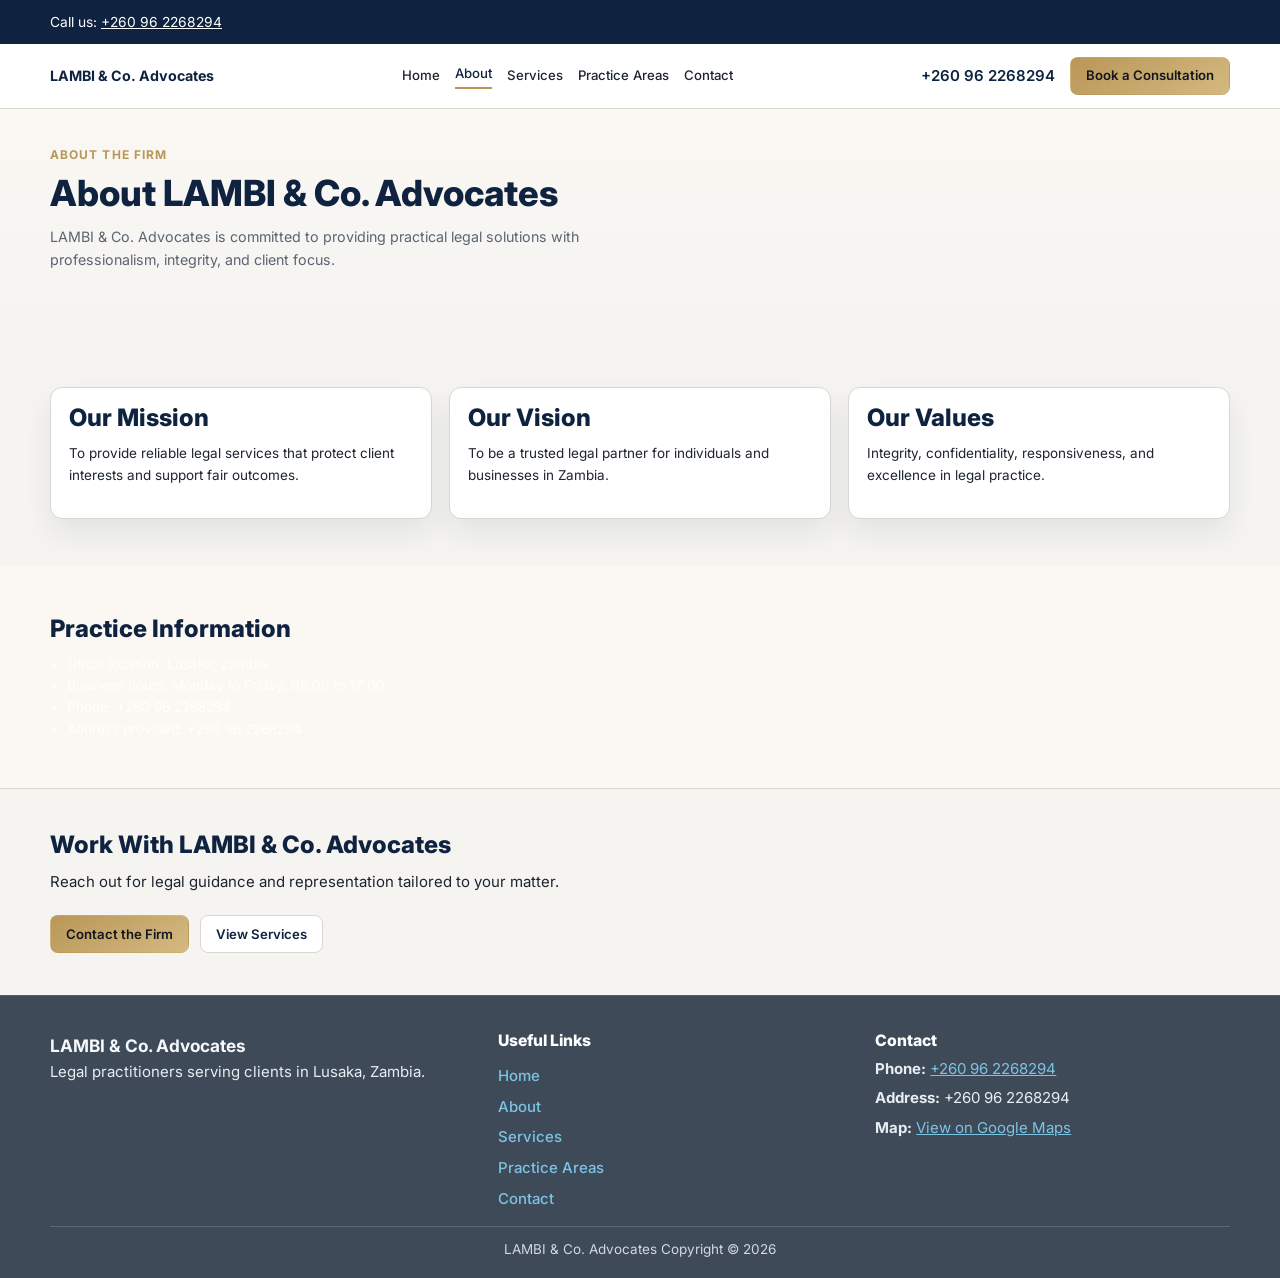
==== about.html @ d6904146 "Create initial website for LAMBI & Co. Advocates. Made-with: Cursor" ====
<!doctype html>
<html lang="en">
<head>
  <meta charset="UTF-8">
  <meta name="viewport" content="width=device-width, initial-scale=1.0">
  <title>About | LAMBI &amp; Co. Advocates</title>
  <meta name="description" content="Learn about LAMBI & Co. Advocates and our legal practice in Lusaka, Zambia.">
  <link rel="stylesheet" href="./styles.css">
</head>
<body>
  <a class="skip-link" href="#main-content">Skip to main content</a>

  <div class="top-contact-bar">
    <div class="container top-contact-inner">
      <p>Call us: <a href="tel:+260962268294">+260 96 2268294</a></p>
    </div>
  </div>

  <header class="site-header">
    <div class="container header-inner">
      <a href="./index.html" class="logo" aria-label="LAMBI and Co Advocates home">LAMBI &amp; Co. Advocates</a>
      <button class="menu-toggle" aria-expanded="false" aria-controls="primary-nav">Menu</button>
      <nav class="primary-nav" id="primary-nav" aria-label="Primary">
        <a href="./index.html">Home</a>
        <a class="active" href="./about.html">About</a>
        <a href="./services.html">Services</a>
        <a href="./practice-areas.html">Practice Areas</a>
        <a href="./contact.html">Contact</a>
      </nav>
      <div class="header-actions">
        <a class="phone-link" href="tel:+260962268294">+260 96 2268294</a>
        <a class="btn btn-primary" href="./contact.html#contact-form-panel">Book a Consultation</a>
      </div>
    </div>
  </header>

  <main id="main-content">
    <section class="section page-hero">
      <div class="container">
        <p class="eyebrow">About The Firm</p>
        <h1>About LAMBI &amp; Co. Advocates</h1>
        <p class="hero-support">LAMBI &amp; Co. Advocates is committed to providing practical legal solutions with professionalism, integrity, and client focus.</p>
      </div>
    </section>

    <section class="section">
      <div class="container card-grid">
        <article class="info-card">
          <h2>Our Mission</h2>
          <p>To provide reliable legal services that protect client interests and support fair outcomes.</p>
        </article>
        <article class="info-card">
          <h2>Our Vision</h2>
          <p>To be a trusted legal partner for individuals and businesses in Zambia.</p>
        </article>
        <article class="info-card">
          <h2>Our Values</h2>
          <p>Integrity, confidentiality, responsiveness, and excellence in legal practice.</p>
        </article>
      </div>
    </section>

    <section class="section section-muted">
      <div class="container">
        <h2>Practice Information</h2>
        <ul class="feature-list">
          <li>Office location: Lusaka, Zambia</li>
          <li>Business hours: Monday to Friday, 08:00 to 17:00</li>
          <li>Phone: +260 96 2268294</li>
          <li>Address provided: +260 96 2268294</li>
        </ul>
      </div>
    </section>

    <section class="section final-cta">
      <div class="container final-cta-inner">
        <h2>Work With LAMBI &amp; Co. Advocates</h2>
        <p>Reach out for legal guidance and representation tailored to your matter.</p>
        <div class="hero-cta-group">
          <a class="btn btn-primary" href="./contact.html#contact-form-panel">Contact the Firm</a>
          <a class="btn btn-secondary" href="./services.html">View Services</a>
        </div>
      </div>
    </section>
  </main>

  <footer class="site-footer">
    <div class="container footer-grid">
      <div class="footer-brand">
        <a href="./index.html" class="logo">LAMBI &amp; Co. Advocates</a>
        <p>Legal practitioners serving clients in Lusaka, Zambia.</p>
      </div>
      <nav class="footer-links" aria-label="Useful links">
        <h3 class="footer-title">Useful Links</h3>
        <a href="./index.html">Home</a>
        <a href="./about.html">About</a>
        <a href="./services.html">Services</a>
        <a href="./practice-areas.html">Practice Areas</a>
        <a href="./contact.html">Contact</a>
      </nav>
      <div>
        <h3 class="footer-title">Contact</h3>
        <p class="footer-contact-item"><strong>Phone:</strong> <a href="tel:+260962268294">+260 96 2268294</a></p>
        <p class="footer-contact-item"><strong>Address:</strong> +260 96 2268294</p>
        <p class="footer-contact-item"><strong>Map:</strong> <a href="https://www.google.com/maps/place/LAMBI+%26+Co.+Advocates/@-15.4180684,28.3033376,17z/data=!3m1!4b1!4m6!3m5!1s0x19408dc8426f4c6d:0x7b65775eb49b976f!8m2!3d-15.4180684!4d28.3033376!16s%2Fg%2F11yhk8x7yf" target="_blank" rel="noopener noreferrer">View on Google Maps</a></p>
      </div>
    </div>
    <div class="container footer-bottom">
      <p class="disclaimer">LAMBI &amp; Co. Advocates Copyright &copy; 2026</p>
    </div>
  </footer>

  <script src="./site.js"></script>
</body>
</html>
---- styles.css ----
@import url("https://fonts.googleapis.com/css2?family=Inter:wght@400;500;600;700;800&display=swap");

:root {
  --bg: #f5f4f1;
  --surface: #ffffff;
  --surface-muted: #fbf8f3;
  --text: #1d2430;
  --text-muted: #5a6475;
  --border: #d9d6cf;
  --brand: #0f2341;
  --brand-soft: #1d3459;
  --gold: #b99758;
  --gold-soft: #d4b980;
  --radius: 12px;
  --shadow: 0 14px 30px rgba(15, 35, 65, 0.08);
}

*,
*::before,
*::after {
  box-sizing: border-box;
}

html {
  scroll-behavior: smooth;
  font-size: 15px;
}

body {
  margin: 0;
  font-family: "Inter", "Segoe UI", Tahoma, Geneva, Verdana, sans-serif;
  color: var(--text);
  background: linear-gradient(180deg, #f8f6f2 0%, var(--bg) 28%);
  line-height: 1.6;
}

.container {
  width: min(1180px, 94%);
  margin-inline: auto;
}

.skip-link {
  position: absolute;
  left: -9999px;
  top: 0;
}

.skip-link:focus {
  left: 1rem;
  top: 1rem;
  background: #fff;
  color: var(--brand);
  border: 1px solid var(--brand);
  border-radius: 8px;
  padding: 0.55rem 0.8rem;
}

a {
  color: var(--brand-soft);
}

a:focus-visible,
button:focus-visible,
input:focus-visible,
textarea:focus-visible {
  outline: 2px solid var(--gold);
  outline-offset: 2px;
}

.top-contact-bar {
  background: var(--brand);
  color: #fff;
  font-size: 0.92rem;
}

.top-contact-inner {
  min-height: 44px;
  display: flex;
  align-items: center;
}

.top-contact-inner p {
  margin: 0;
}

.top-contact-inner a {
  color: #fff;
}

.site-header {
  position: sticky;
  top: 0;
  z-index: 10;
  background: rgba(255, 255, 255, 0.96);
  backdrop-filter: blur(8px);
  border-bottom: 1px solid var(--border);
}

.header-inner {
  display: flex;
  align-items: center;
  justify-content: space-between;
  gap: 1rem;
  min-height: 64px;
}

.logo {
  text-decoration: none;
  color: var(--brand);
  font-weight: 700;
  font-size: 0.95rem;
}

.primary-nav {
  display: none;
  gap: 1rem;
  font-size: 0.88rem;
}

.primary-nav a,
.footer-links a {
  text-decoration: none;
  color: var(--text);
  font-weight: 500;
}

.primary-nav a.active {
  color: var(--brand);
  border-bottom: 2px solid var(--gold);
  padding-bottom: 0.2rem;
}

.menu-toggle {
  border: 1px solid var(--border);
  background: #fff;
  color: var(--text);
  padding: 0.55rem 0.82rem;
  border-radius: 8px;
}

.header-actions {
  display: none;
  align-items: center;
  gap: 1rem;
}

.phone-link {
  color: var(--brand);
  text-decoration: none;
  font-weight: 600;
  white-space: nowrap;
}

.btn {
  display: inline-flex;
  justify-content: center;
  align-items: center;
  min-height: 38px;
  padding: 0.5rem 1rem;
  border-radius: 8px;
  text-decoration: none;
  font-weight: 600;
  font-size: 0.88rem;
  border: 1px solid transparent;
  cursor: pointer;
  transition: 180ms ease;
}

.btn-primary {
  background: linear-gradient(145deg, var(--gold), var(--gold-soft));
  color: #13161c;
}

.btn-secondary {
  background: #fff;
  color: var(--brand);
  border-color: var(--border);
}

.btn-primary:hover,
.btn-secondary:hover {
  transform: translateY(-1px);
}

.section {
  padding: 3.2rem 0;
}

.section-muted {
  background: var(--surface-muted);
}

h1,
h2,
h3 {
  margin: 0 0 0.75rem;
  line-height: 1.15;
  font-weight: 800;
  color: var(--brand);
}

h1 {
  font-size: clamp(1.7rem, 3.5vw, 2.4rem);
}

h2 {
  font-size: clamp(1.15rem, 2.2vw, 1.6rem);
}

h3 {
  font-size: 0.95rem;
}

p {
  margin: 0 0 1rem;
}

.eyebrow {
  color: var(--gold);
  text-transform: uppercase;
  letter-spacing: 0.09em;
  font-size: 0.8rem;
  font-weight: 700;
  margin-bottom: 0.6rem;
}

.hero {
  background: linear-gradient(112deg, rgba(10, 23, 43, 0.92), rgba(10, 23, 43, 0.66));
  color: #f8f6f2;
}

.hero h1,
.hero h2,
.hero h3 {
  color: #fff;
}

.hero-support {
  color: var(--text-muted);
  max-width: 60ch;
  font-size: 0.95rem;
}

.hero .hero-support {
  color: rgba(255, 255, 255, 0.9);
}

.hero-grid {
  display: grid;
  grid-template-columns: 1fr;
  gap: 1.4rem;
  align-items: center;
}

.hero-card,
.info-card,
.contact-panel {
  background: var(--surface);
  border: 1px solid var(--border);
  border-radius: var(--radius);
  box-shadow: var(--shadow);
}

.hero-card {
  padding: 1.5rem;
  background: rgba(255, 255, 255, 0.08);
  border-color: rgba(255, 255, 255, 0.18);
  box-shadow: none;
}

.hero-card h2 {
  color: #fff;
}

.feature-list {
  margin: 0.5rem 0 0;
  padding-left: 1.1rem;
  color: rgba(255, 255, 255, 0.88);
  font-size: 0.9rem;
}

.hero-cta-group {
  display: flex;
  flex-wrap: wrap;
  gap: 0.75rem;
  margin-top: 1.4rem;
}

.card-grid {
  margin-top: 1.5rem;
  display: grid;
  grid-template-columns: 1fr;
  gap: 1.15rem;
}

.info-card {
  padding: 1.1rem 1.2rem;
  font-size: 0.9rem;
}

.page-hero {
  padding-top: 2.4rem;
  padding-bottom: 2rem;
  background: linear-gradient(180deg, #fbf8f3 0%, #f5f4f1 100%);
}

.steps-list {
  margin: 1rem 0 0;
  padding-left: 1.2rem;
  max-width: 70ch;
}

.steps-list li {
  margin-bottom: 0.7rem;
}

.contact-grid {
  display: grid;
  grid-template-columns: 1fr;
  gap: 1.4rem;
}

.contact-panel {
  padding: 1.45rem;
}

.contact-form {
  display: grid;
  gap: 0.62rem;
}

.contact-form label {
  font-weight: 600;
}

.contact-form input,
.contact-form textarea {
  width: 100%;
  border: 1px solid var(--border);
  border-radius: 10px;
  padding: 0.7rem 0.75rem;
  font: inherit;
}

.map-frame {
  margin-top: 1rem;
  border: 1px solid var(--border);
  border-radius: 10px;
  overflow: hidden;
  box-shadow: var(--shadow);
  background: #fff;
}

.map-frame iframe {
  width: 100%;
  min-height: 320px;
  border: 0;
}

.section-cta-inline {
  margin-top: 1.1rem;
}

.final-cta {
  border-top: 1px solid var(--border);
  padding-top: 2.8rem;
  padding-bottom: 2.8rem;
}

.site-footer {
  border-top: 1px solid #4e5b6b;
  background: #3f4a58;
  color: #e8edf3;
  padding: 2.4rem 0 1.2rem;
}

.footer-grid {
  display: grid;
  gap: 1.5rem;
  grid-template-columns: 1fr;
}

.footer-links {
  display: flex;
  flex-direction: column;
  gap: 0.45rem;
}

.site-footer .logo {
  color: #f5f8fc;
  font-size: 1.15rem;
}

.footer-title {
  color: #fff;
  margin-bottom: 0.45rem;
  font-size: 1.05rem;
}

.footer-contact-item {
  margin-bottom: 0.35rem;
}

.site-footer a {
  color: #7bc4e4;
}

.footer-bottom {
  border-top: 1px solid #5b6979;
  margin-top: 1rem;
  padding-top: 0.8rem;
  text-align: center;
}

.disclaimer {
  margin: 0;
  color: #d0d8e2;
  font-size: 0.9rem;
}

.primary-nav.nav-open {
  display: flex;
  flex-direction: column;
  position: absolute;
  left: 3%;
  right: 3%;
  top: 84px;
  background: #fff;
  border: 1px solid var(--border);
  border-radius: var(--radius);
  padding: 0.85rem;
  box-shadow: var(--shadow);
}

@media (min-width: 760px) {
  .menu-toggle {
    display: none;
  }

  .primary-nav {
    display: flex;
    align-items: center;
  }

  .header-actions {
    display: flex;
  }

  .hero-grid {
    grid-template-columns: 1fr 360px;
    gap: 2.4rem;
  }

  .card-grid {
    grid-template-columns: repeat(2, minmax(0, 1fr));
  }

  .contact-grid {
    grid-template-columns: 1fr 1.05fr;
  }

  .footer-grid {
    grid-template-columns: 1.2fr 1fr 1fr;
  }
}

@media (min-width: 1024px) {
  .card-grid {
    grid-template-columns: repeat(3, minmax(0, 1fr));
  }
}
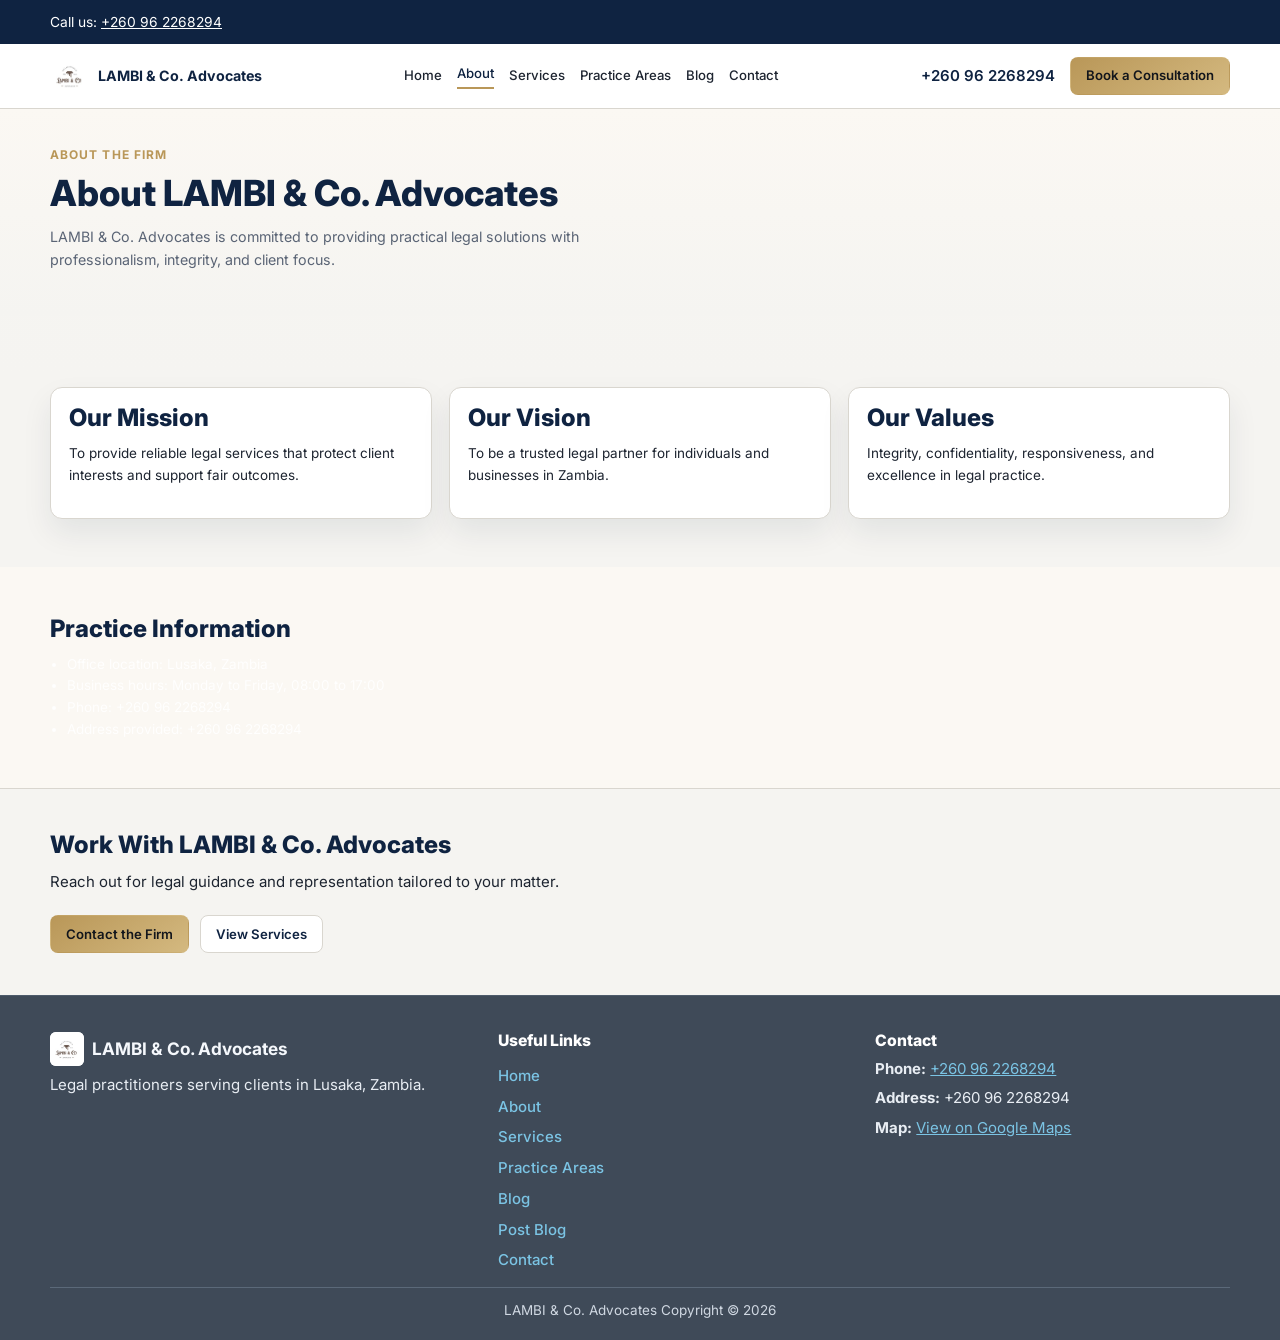
==== commit b8048674: "Add blog publishing workflow and integrate firm logo. Made-with: Cursor" ====
--- a/about.html
+++ b/about.html
@@ -18,13 +18,17 @@
 
   <header class="site-header">
     <div class="container header-inner">
-      <a href="./index.html" class="logo" aria-label="LAMBI and Co Advocates home">LAMBI &amp; Co. Advocates</a>
+      <a href="./index.html" class="logo" aria-label="LAMBI and Co Advocates home">
+        <img class="logo-mark" src="./assets/logo.png" alt="LAMBI and Co Advocates logo">
+        <span>LAMBI &amp; Co. Advocates</span>
+      </a>
       <button class="menu-toggle" aria-expanded="false" aria-controls="primary-nav">Menu</button>
       <nav class="primary-nav" id="primary-nav" aria-label="Primary">
         <a href="./index.html">Home</a>
         <a class="active" href="./about.html">About</a>
         <a href="./services.html">Services</a>
         <a href="./practice-areas.html">Practice Areas</a>
+        <a href="./blog.html">Blog</a>
         <a href="./contact.html">Contact</a>
       </nav>
       <div class="header-actions">
@@ -87,7 +91,10 @@
   <footer class="site-footer">
     <div class="container footer-grid">
       <div class="footer-brand">
-        <a href="./index.html" class="logo">LAMBI &amp; Co. Advocates</a>
+        <a href="./index.html" class="logo">
+          <img class="logo-mark" src="./assets/logo.png" alt="LAMBI and Co Advocates logo">
+          <span>LAMBI &amp; Co. Advocates</span>
+        </a>
         <p>Legal practitioners serving clients in Lusaka, Zambia.</p>
       </div>
       <nav class="footer-links" aria-label="Useful links">
@@ -96,6 +103,8 @@
         <a href="./about.html">About</a>
         <a href="./services.html">Services</a>
         <a href="./practice-areas.html">Practice Areas</a>
+        <a href="./blog.html">Blog</a>
+        <a href="./post-blog.html">Post Blog</a>
         <a href="./contact.html">Contact</a>
       </nav>
       <div>
--- a/styles.css
+++ b/styles.css
@@ -105,10 +105,22 @@
 }
 
 .logo {
+  display: inline-flex;
+  align-items: center;
+  gap: 0.5rem;
   text-decoration: none;
   color: var(--brand);
   font-weight: 700;
   font-size: 0.95rem;
+}
+
+.logo-mark {
+  width: 40px;
+  height: 40px;
+  object-fit: contain;
+  border-radius: 6px;
+  background: #fff;
+  flex: 0 0 auto;
 }
 
 .primary-nav {
@@ -298,6 +310,58 @@
   font-size: 0.9rem;
 }
 
+.blog-toolbar {
+  display: flex;
+  flex-wrap: wrap;
+  gap: 0.75rem;
+  margin-bottom: 1rem;
+}
+
+.blog-grid {
+  display: grid;
+  grid-template-columns: 1fr;
+  gap: 1rem;
+}
+
+.blog-card {
+  background: #fff;
+  border: 1px solid var(--border);
+  border-radius: var(--radius);
+  box-shadow: var(--shadow);
+  overflow: hidden;
+}
+
+.blog-card-content {
+  padding: 1rem 1.1rem;
+}
+
+.blog-meta {
+  font-size: 0.82rem;
+  color: var(--text-muted);
+  font-weight: 600;
+  margin-bottom: 0.45rem;
+}
+
+.blog-card-image {
+  width: 100%;
+  max-height: 320px;
+  object-fit: cover;
+}
+
+.blog-details summary {
+  cursor: pointer;
+  color: var(--brand-soft);
+  font-weight: 600;
+  margin-bottom: 0.6rem;
+}
+
+.form-status {
+  margin-top: 0.6rem;
+  font-size: 0.9rem;
+  color: var(--brand-soft);
+  font-weight: 600;
+}
+
 .page-hero {
   padding-top: 2.4rem;
   padding-bottom: 2rem;
@@ -391,6 +455,11 @@
   font-size: 1.15rem;
 }
 
+.site-footer .logo-mark {
+  width: 34px;
+  height: 34px;
+}
+
 .footer-title {
   color: #fff;
   margin-bottom: 0.45rem;
@@ -459,6 +528,10 @@
     grid-template-columns: 1fr 1.05fr;
   }
 
+  .blog-grid {
+    grid-template-columns: repeat(2, minmax(0, 1fr));
+  }
+
   .footer-grid {
     grid-template-columns: 1.2fr 1fr 1fr;
   }
@@ -468,4 +541,8 @@
   .card-grid {
     grid-template-columns: repeat(3, minmax(0, 1fr));
   }
-}
+
+  .blog-grid {
+    grid-template-columns: repeat(3, minmax(0, 1fr));
+  }
+}
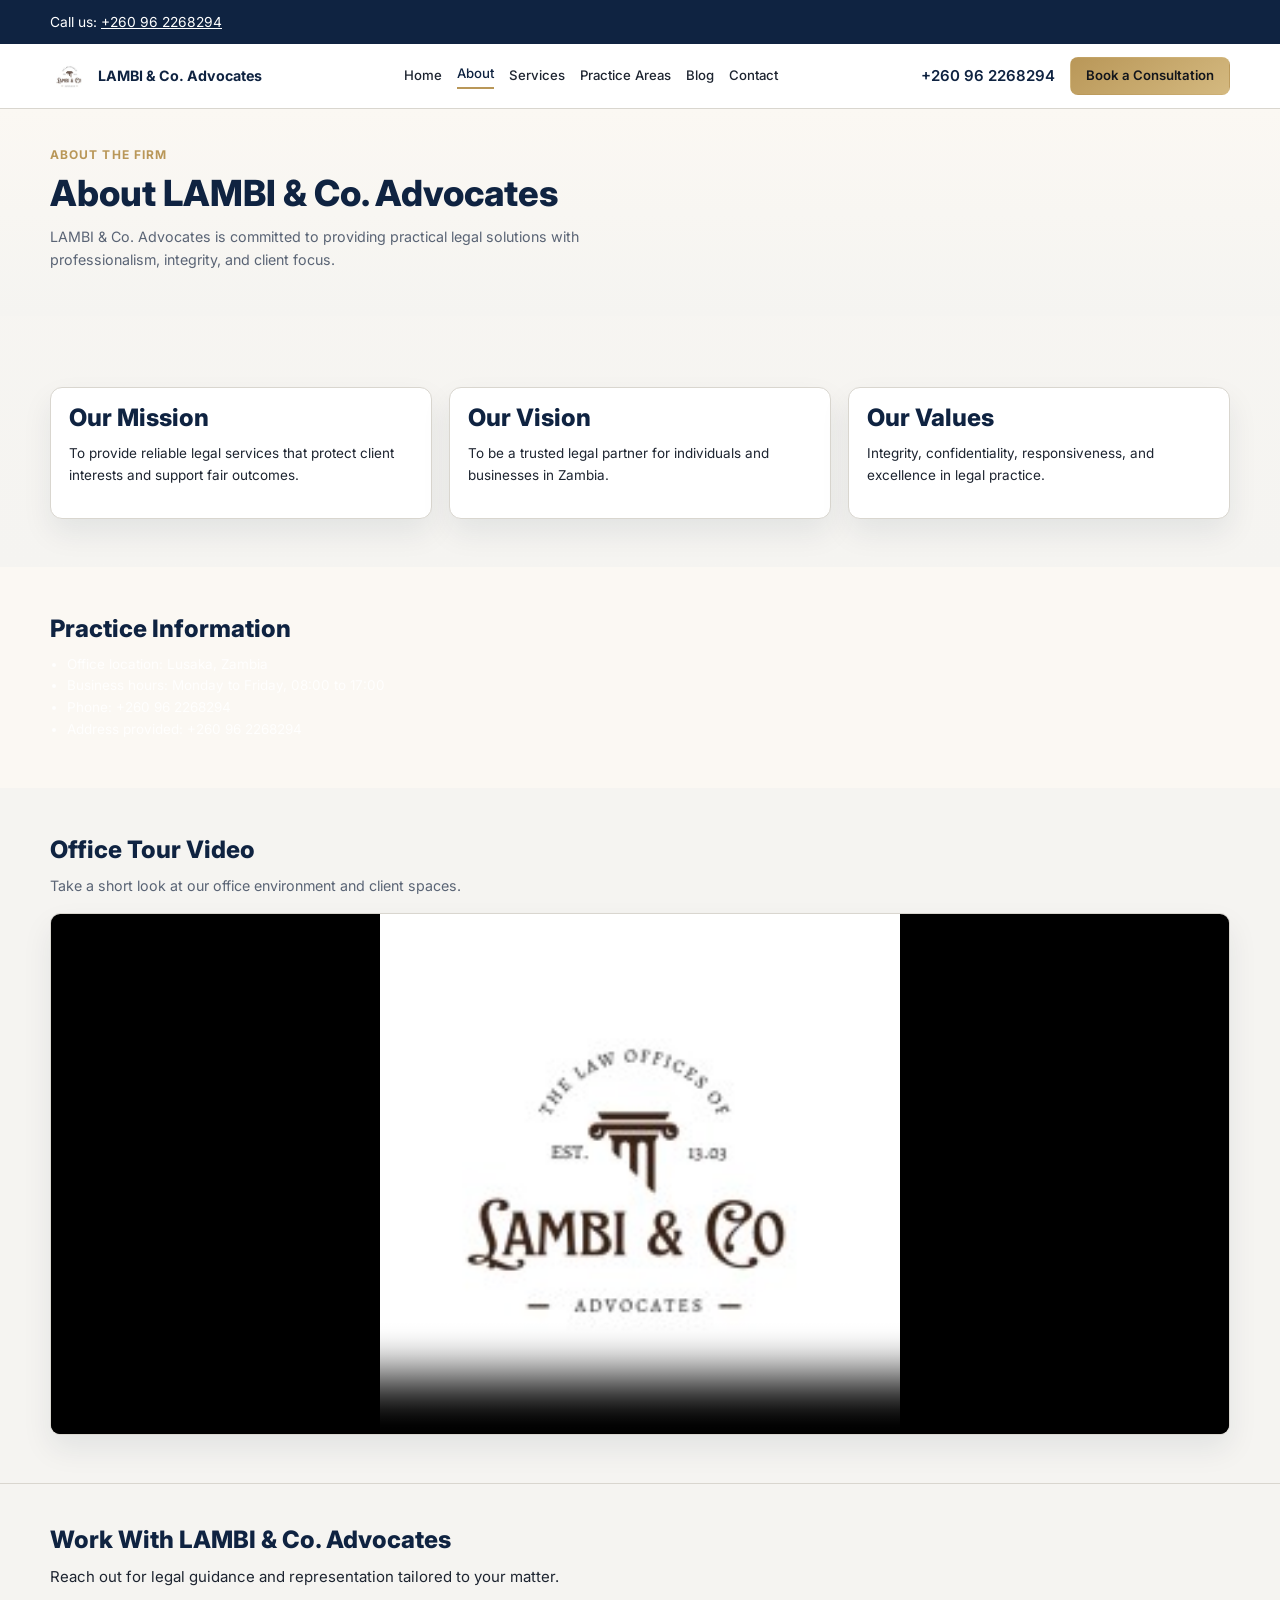
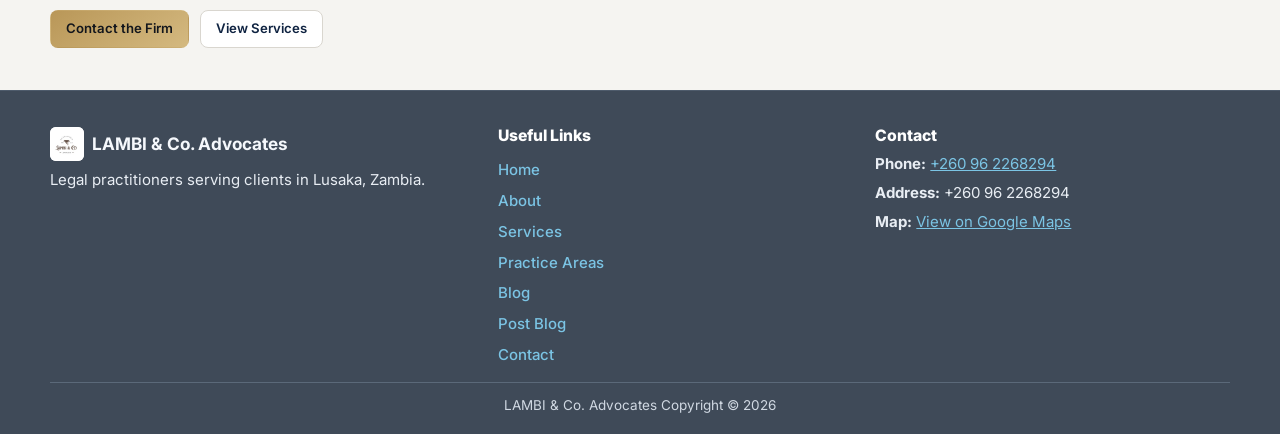
==== commit 180d2a8e: "Add office tour video and hero background media. Made-with: Cursor" ====
--- a/about.html
+++ b/about.html
@@ -76,6 +76,19 @@
       </div>
     </section>
 
+    <section class="section" id="about-office-tour">
+      <div class="container">
+        <h2>Office Tour Video</h2>
+        <p class="hero-support">Take a short look at our office environment and client spaces.</p>
+        <div class="video-panel">
+          <video class="office-tour-video" controls preload="metadata" poster="./assets/logo.png">
+            <source src="./assets/linkedin-video.mp4" type="video/mp4">
+            Your browser does not support HTML5 video playback.
+          </video>
+        </div>
+      </div>
+    </section>
+
     <section class="section final-cta">
       <div class="container final-cta-inner">
         <h2>Work With LAMBI &amp; Co. Advocates</h2>
--- a/styles.css
+++ b/styles.css
@@ -237,7 +237,12 @@
 }
 
 .hero {
-  background: linear-gradient(112deg, rgba(10, 23, 43, 0.92), rgba(10, 23, 43, 0.66));
+  background-image:
+    linear-gradient(112deg, rgba(10, 23, 43, 0.88), rgba(10, 23, 43, 0.62)),
+    url("./assets/Background.jpg");
+  background-size: cover;
+  background-position: center;
+  background-repeat: no-repeat;
   color: #f8f6f2;
 }
 
@@ -419,6 +424,28 @@
   width: 100%;
   min-height: 320px;
   border: 0;
+}
+
+.video-panel {
+  margin-top: 1rem;
+  background: #fff;
+  border: 1px solid var(--border);
+  border-radius: 10px;
+  box-shadow: var(--shadow);
+  overflow: hidden;
+}
+
+.office-tour-video {
+  width: 100%;
+  max-height: 520px;
+  display: block;
+  background: #000;
+}
+
+.video-note {
+  margin-top: 0.75rem;
+  font-size: 0.9rem;
+  color: var(--text-muted);
 }
 
 .section-cta-inline {
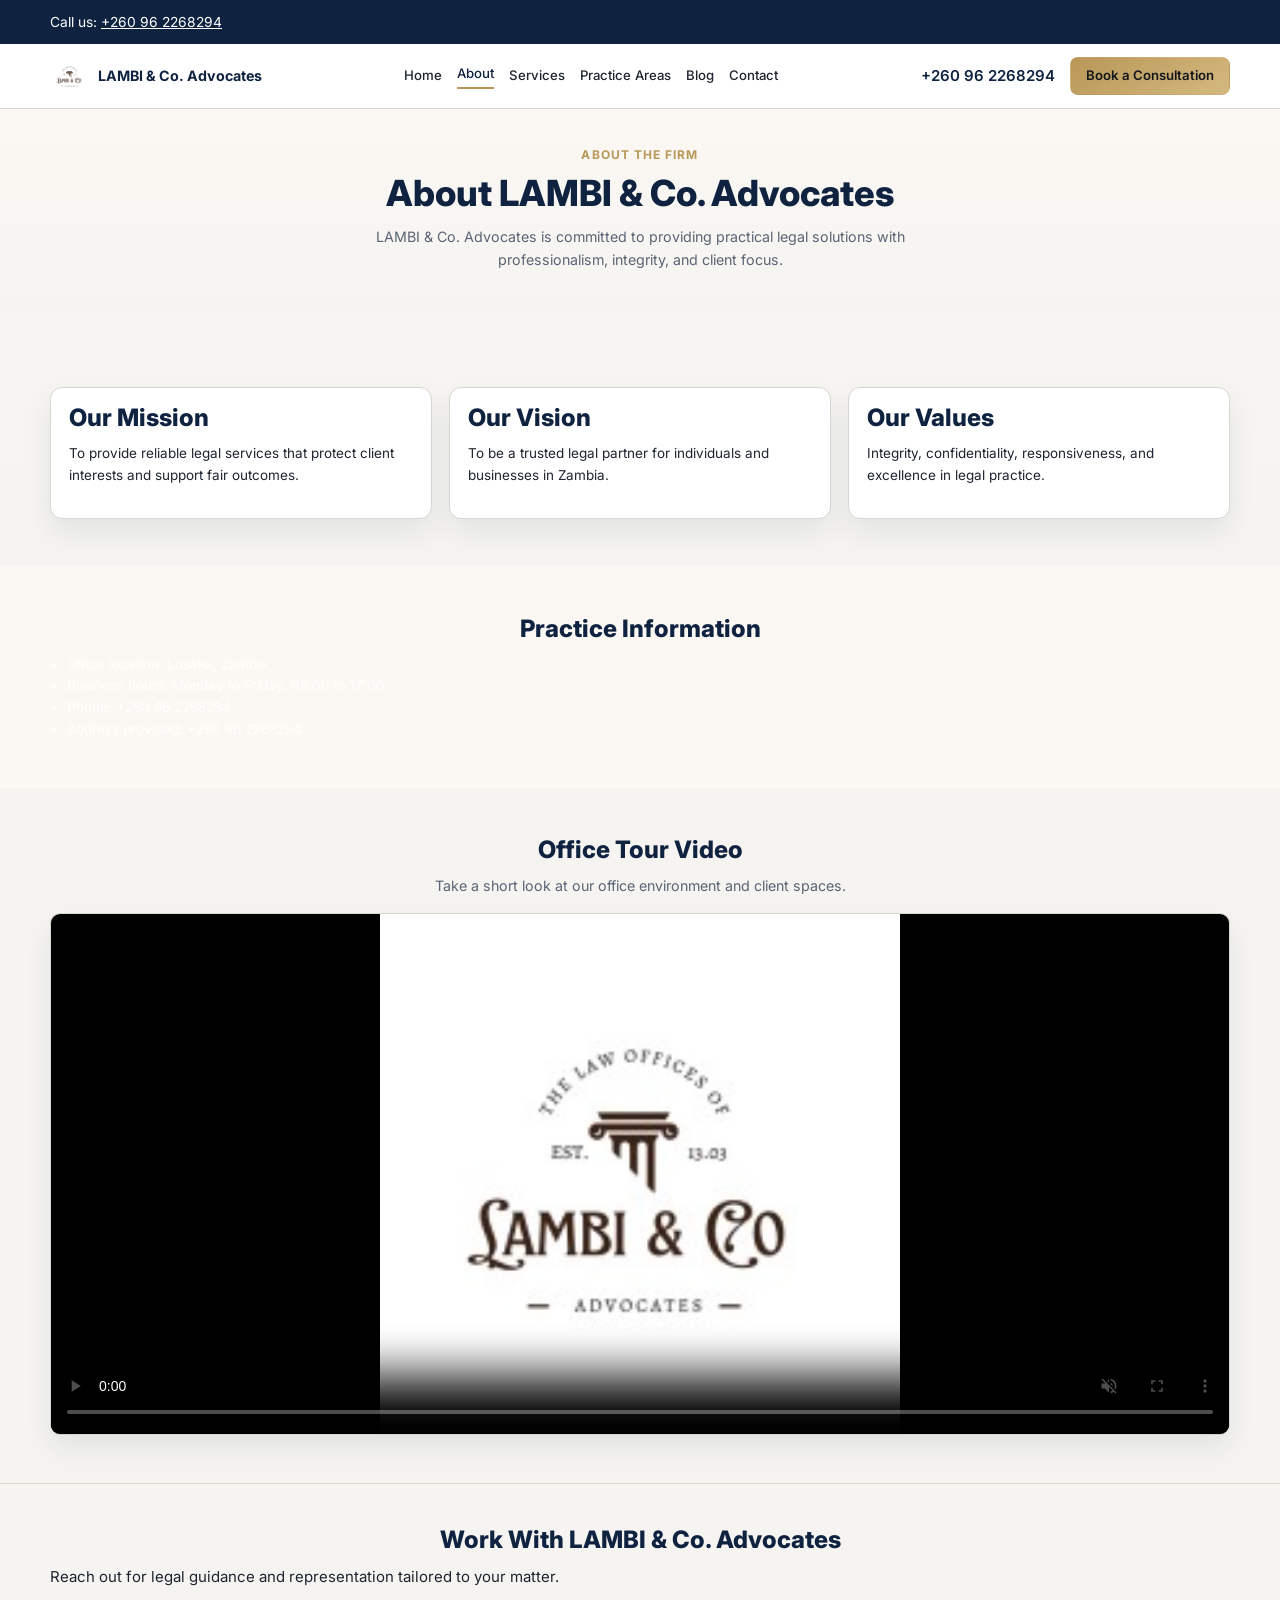
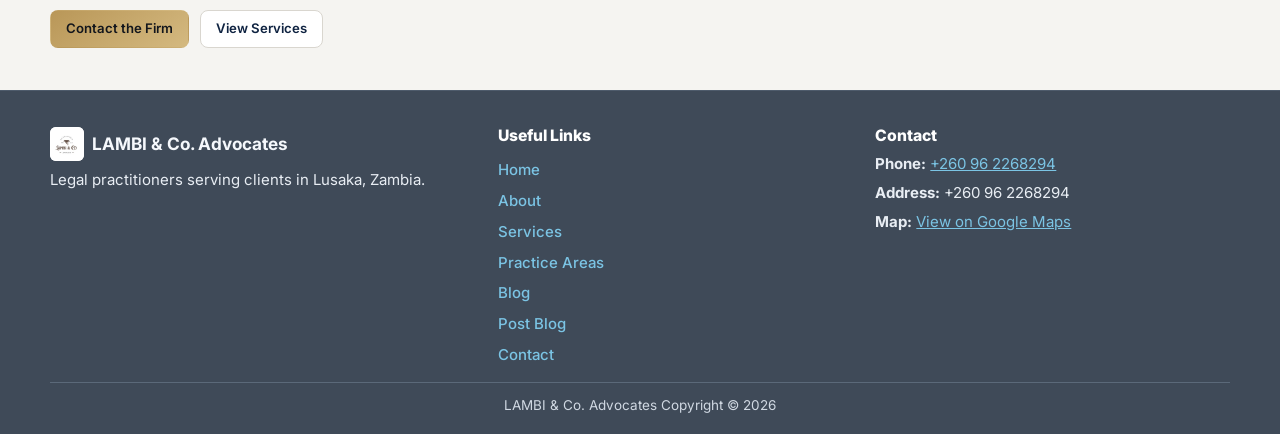
==== commit 0e27683f: "Add muted video playback, legal-issues section, and Calendly booking embed. Made-with: Cursor" ====
--- a/about.html
+++ b/about.html
@@ -81,7 +81,7 @@
         <h2>Office Tour Video</h2>
         <p class="hero-support">Take a short look at our office environment and client spaces.</p>
         <div class="video-panel">
-          <video class="office-tour-video" controls preload="metadata" poster="./assets/logo.png">
+          <video class="office-tour-video" controls muted playsinline preload="metadata" poster="./assets/logo.png">
             <source src="./assets/linkedin-video.mp4" type="video/mp4">
             Your browser does not support HTML5 video playback.
           </video>
--- a/styles.css
+++ b/styles.css
@@ -211,6 +211,29 @@
   color: var(--brand);
 }
 
+main h1,
+main h2 {
+  text-align: center;
+}
+
+main .hero-copy h1,
+main .hero-copy .eyebrow,
+main .hero-copy .hero-support,
+main .page-hero .eyebrow,
+main .page-hero .hero-support,
+main .section > .container > .hero-support {
+  text-align: center;
+  margin-inline: auto;
+}
+
+main .hero-card h2,
+main .info-card h2,
+main .info-card h3,
+main .contact-panel h2,
+main .blog-card h2 {
+  text-align: left;
+}
+
 h1 {
   font-size: clamp(1.7rem, 3.5vw, 2.4rem);
 }
@@ -315,6 +338,40 @@
   font-size: 0.9rem;
 }
 
+.issues-grid {
+  margin-top: 1.4rem;
+  display: grid;
+  grid-template-columns: 1fr;
+  gap: 0.75rem;
+  padding: 0;
+}
+
+.issue-item {
+  list-style: none;
+  background: #fff;
+  border: 1px solid var(--border);
+  border-radius: 10px;
+  padding: 0.72rem 0.84rem;
+  font-weight: 500;
+  color: #31435f;
+}
+
+.issues-actions {
+  display: grid;
+  grid-template-columns: 1fr;
+  gap: 0.9rem;
+  margin-top: 1.25rem;
+}
+
+.issues-search {
+  width: 100%;
+  border: 1px solid var(--border);
+  border-radius: 10px;
+  padding: 0.68rem 0.75rem;
+  font: inherit;
+  background: #fff;
+}
+
 .blog-toolbar {
   display: flex;
   flex-wrap: wrap;
@@ -446,6 +503,15 @@
   margin-top: 0.75rem;
   font-size: 0.9rem;
   color: var(--text-muted);
+}
+
+.calendly-inline-widget {
+  margin-top: 1rem;
+  border: 1px solid var(--border);
+  border-radius: 10px;
+  box-shadow: var(--shadow);
+  background: #fff;
+  overflow: hidden;
 }
 
 .section-cta-inline {
@@ -555,6 +621,15 @@
     grid-template-columns: 1fr 1.05fr;
   }
 
+  .issues-grid {
+    grid-template-columns: repeat(2, minmax(0, 1fr));
+  }
+
+  .issues-actions {
+    grid-template-columns: 1fr auto;
+    align-items: center;
+  }
+
   .blog-grid {
     grid-template-columns: repeat(2, minmax(0, 1fr));
   }
@@ -569,6 +644,10 @@
     grid-template-columns: repeat(3, minmax(0, 1fr));
   }
 
+  .issues-grid {
+    grid-template-columns: repeat(3, minmax(0, 1fr));
+  }
+
   .blog-grid {
     grid-template-columns: repeat(3, minmax(0, 1fr));
   }
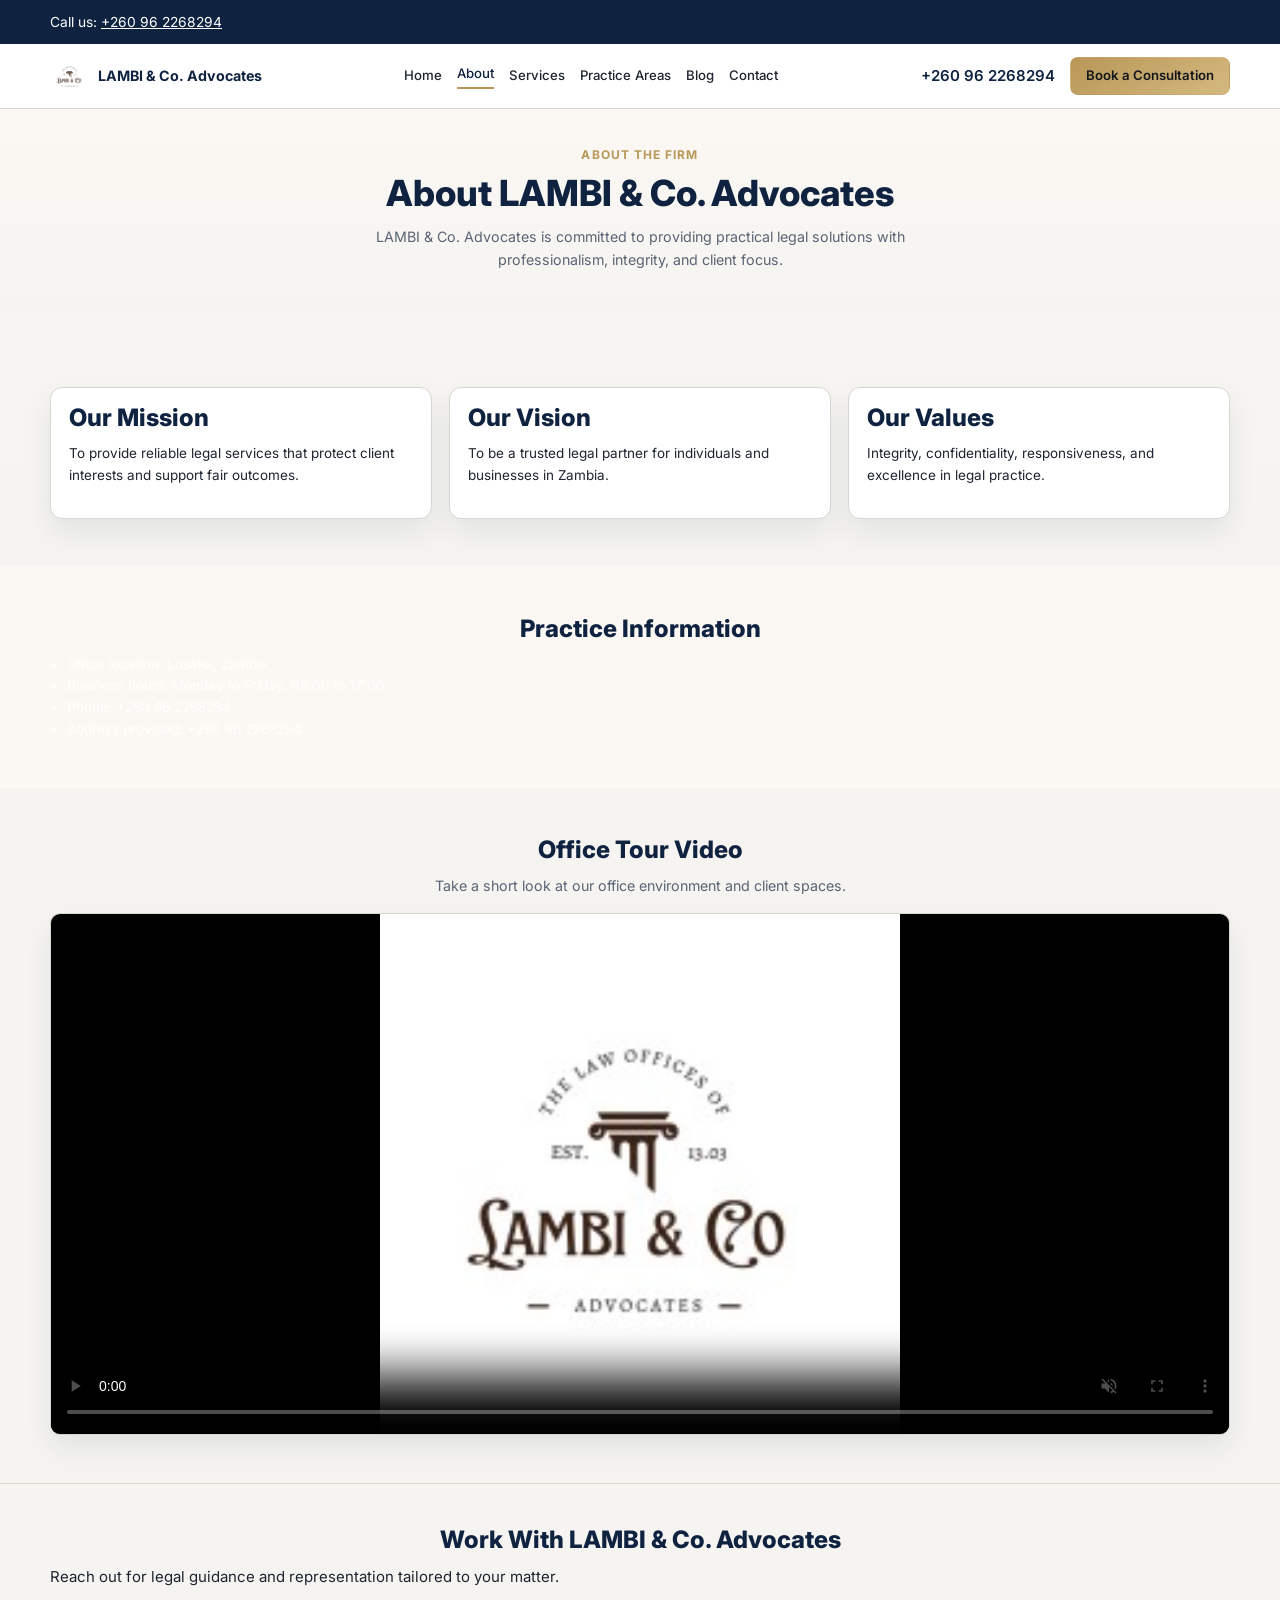
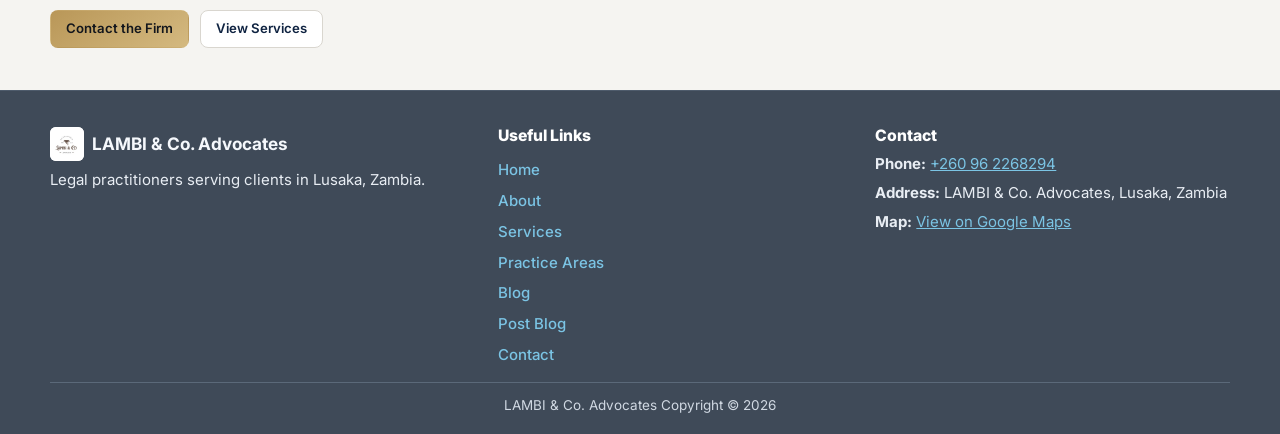
==== commit d1312a1a: "Update booking/contact consistency and add enquiry handling. Made-with: Cursor" ====
--- a/about.html
+++ b/about.html
@@ -5,6 +5,7 @@
   <meta name="viewport" content="width=device-width, initial-scale=1.0">
   <title>About | LAMBI &amp; Co. Advocates</title>
   <meta name="description" content="Learn about LAMBI & Co. Advocates and our legal practice in Lusaka, Zambia.">
+  <link rel="icon" type="image/png" href="./assets/logo.png">
   <link rel="stylesheet" href="./styles.css">
 </head>
 <body>
@@ -123,7 +124,7 @@
       <div>
         <h3 class="footer-title">Contact</h3>
         <p class="footer-contact-item"><strong>Phone:</strong> <a href="tel:+260962268294">+260 96 2268294</a></p>
-        <p class="footer-contact-item"><strong>Address:</strong> +260 96 2268294</p>
+        <p class="footer-contact-item"><strong>Address:</strong> LAMBI &amp; Co. Advocates, Lusaka, Zambia</p>
         <p class="footer-contact-item"><strong>Map:</strong> <a href="https://www.google.com/maps/place/LAMBI+%26+Co.+Advocates/@-15.4180684,28.3033376,17z/data=!3m1!4b1!4m6!3m5!1s0x19408dc8426f4c6d:0x7b65775eb49b976f!8m2!3d-15.4180684!4d28.3033376!16s%2Fg%2F11yhk8x7yf" target="_blank" rel="noopener noreferrer">View on Google Maps</a></p>
       </div>
     </div>
--- a/styles.css
+++ b/styles.css
@@ -267,6 +267,19 @@
   background-position: center;
   background-repeat: no-repeat;
   color: #f8f6f2;
+  min-height: 100vh;
+}
+
+.hero.section {
+  padding: 0;
+}
+
+.hero .container {
+  min-height: 100vh;
+  display: grid;
+  align-items: center;
+  padding-top: clamp(5.5rem, 10vh, 7.5rem);
+  padding-bottom: clamp(2.5rem, 6vh, 4rem);
 }
 
 .hero h1,
@@ -290,6 +303,7 @@
   grid-template-columns: 1fr;
   gap: 1.4rem;
   align-items: center;
+  min-height: min(720px, calc(100vh - 10rem));
 }
 
 .hero-card,
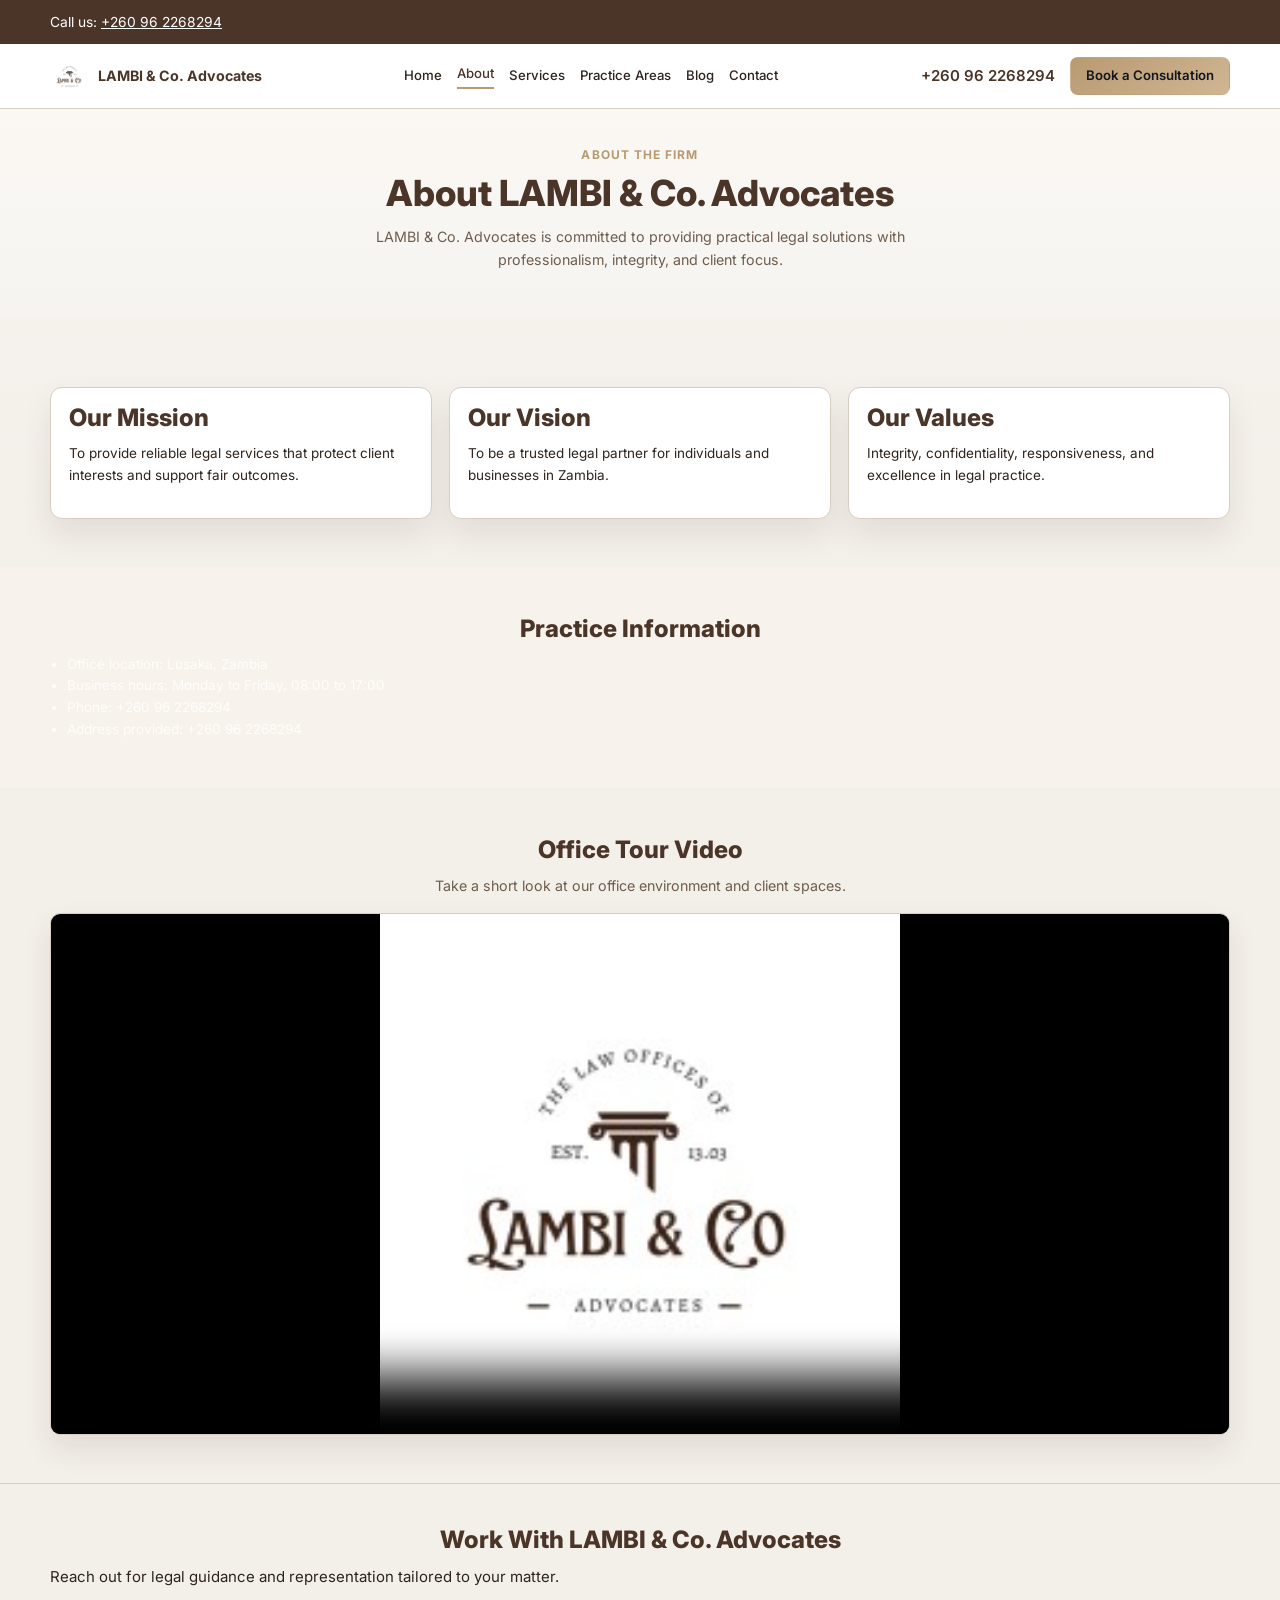
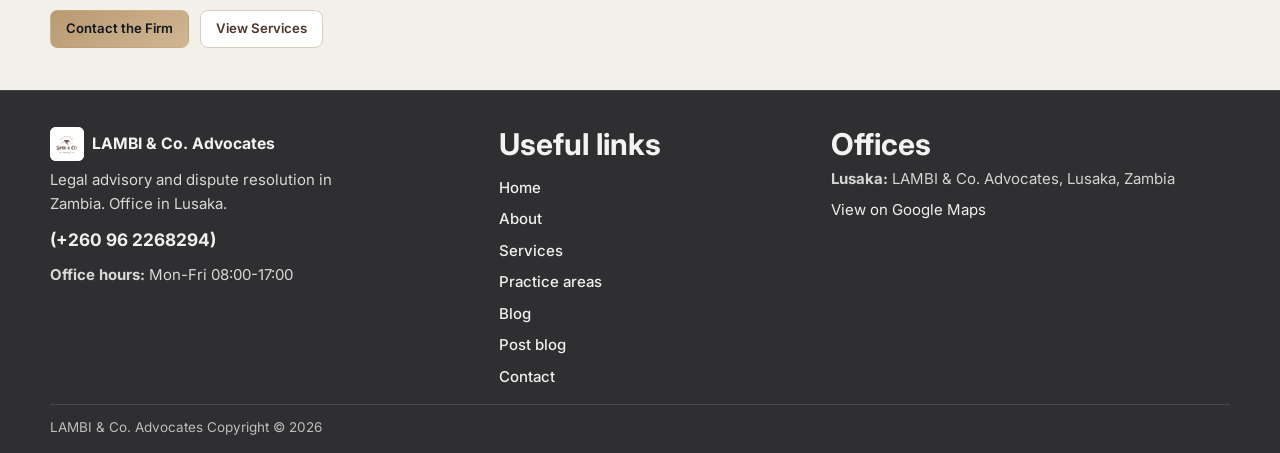
==== commit 2a81b125: "Redesign footer layout and update homepage appointment CTA label. Made-with: Cursor" ====
--- a/about.html
+++ b/about.html
@@ -109,23 +109,24 @@
           <img class="logo-mark" src="./assets/logo.png" alt="LAMBI and Co Advocates logo">
           <span>LAMBI &amp; Co. Advocates</span>
         </a>
-        <p>Legal practitioners serving clients in Lusaka, Zambia.</p>
+        <p>Legal advisory and dispute resolution in Zambia. Office in Lusaka.</p>
+        <p class="footer-contact-strong"><a href="tel:+260962268294">(+260 96 2268294)</a></p>
+        <p class="footer-contact-item"><strong>Office hours:</strong> Mon-Fri 08:00-17:00</p>
       </div>
       <nav class="footer-links" aria-label="Useful links">
-        <h3 class="footer-title">Useful Links</h3>
+        <h3 class="footer-title">Useful links</h3>
         <a href="./index.html">Home</a>
         <a href="./about.html">About</a>
         <a href="./services.html">Services</a>
-        <a href="./practice-areas.html">Practice Areas</a>
+        <a href="./practice-areas.html">Practice areas</a>
         <a href="./blog.html">Blog</a>
-        <a href="./post-blog.html">Post Blog</a>
+        <a href="./post-blog.html">Post blog</a>
         <a href="./contact.html">Contact</a>
       </nav>
-      <div>
-        <h3 class="footer-title">Contact</h3>
-        <p class="footer-contact-item"><strong>Phone:</strong> <a href="tel:+260962268294">+260 96 2268294</a></p>
-        <p class="footer-contact-item"><strong>Address:</strong> LAMBI &amp; Co. Advocates, Lusaka, Zambia</p>
-        <p class="footer-contact-item"><strong>Map:</strong> <a href="https://www.google.com/maps/place/LAMBI+%26+Co.+Advocates/@-15.4180684,28.3033376,17z/data=!3m1!4b1!4m6!3m5!1s0x19408dc8426f4c6d:0x7b65775eb49b976f!8m2!3d-15.4180684!4d28.3033376!16s%2Fg%2F11yhk8x7yf" target="_blank" rel="noopener noreferrer">View on Google Maps</a></p>
+      <div class="footer-offices">
+        <h3 class="footer-title">Offices</h3>
+        <p class="footer-contact-item"><strong>Lusaka:</strong> LAMBI &amp; Co. Advocates, Lusaka, Zambia</p>
+        <p class="footer-contact-item"><a href="https://www.google.com/maps/place/LAMBI+%26+Co.+Advocates/@-15.4180684,28.3033376,17z/data=!3m1!4b1!4m6!3m5!1s0x19408dc8426f4c6d:0x7b65775eb49b976f!8m2!3d-15.4180684!4d28.3033376!16s%2Fg%2F11yhk8x7yf" target="_blank" rel="noopener noreferrer">View on Google Maps</a></p>
       </div>
     </div>
     <div class="container footer-bottom">
--- a/styles.css
+++ b/styles.css
@@ -1,18 +1,18 @@
 @import url("https://fonts.googleapis.com/css2?family=Inter:wght@400;500;600;700;800&display=swap");
 
 :root {
-  --bg: #f5f4f1;
+  --bg: #f3efe9;
   --surface: #ffffff;
-  --surface-muted: #fbf8f3;
-  --text: #1d2430;
-  --text-muted: #5a6475;
-  --border: #d9d6cf;
-  --brand: #0f2341;
-  --brand-soft: #1d3459;
-  --gold: #b99758;
-  --gold-soft: #d4b980;
+  --surface-muted: #f7f2eb;
+  --text: #2e241d;
+  --text-muted: #6e5d4f;
+  --border: #d8cdc1;
+  --brand: #4b3529;
+  --brand-soft: #6a4d38;
+  --gold: #b89a72;
+  --gold-soft: #d0b693;
   --radius: 12px;
-  --shadow: 0 14px 30px rgba(15, 35, 65, 0.08);
+  --shadow: 0 14px 30px rgba(75, 53, 41, 0.1);
 }
 
 *,
@@ -261,7 +261,7 @@
 
 .hero {
   background-image:
-    linear-gradient(112deg, rgba(10, 23, 43, 0.88), rgba(10, 23, 43, 0.62)),
+    linear-gradient(112deg, rgba(49, 34, 25, 0.86), rgba(49, 34, 25, 0.6)),
     url("./assets/Background.jpg");
   background-size: cover;
   background-position: center;
@@ -306,6 +306,19 @@
   min-height: min(720px, calc(100vh - 10rem));
 }
 
+.hero-copy {
+  display: flex;
+  flex-direction: column;
+  align-items: center;
+  justify-content: center;
+  max-width: 760px;
+  margin-inline: auto;
+}
+
+.hero-copy .hero-cta-group {
+  justify-content: center;
+}
+
 .hero-card,
 .info-card,
 .contact-panel {
@@ -320,6 +333,8 @@
   background: rgba(255, 255, 255, 0.08);
   border-color: rgba(255, 255, 255, 0.18);
   box-shadow: none;
+  width: min(100%, 360px);
+  margin-inline: auto;
 }
 
 .hero-card h2 {
@@ -367,7 +382,7 @@
   border-radius: 10px;
   padding: 0.72rem 0.84rem;
   font-weight: 500;
-  color: #31435f;
+  color: #4f3d30;
 }
 
 .issues-actions {
@@ -539,27 +554,27 @@
 }
 
 .site-footer {
-  border-top: 1px solid #4e5b6b;
-  background: #3f4a58;
-  color: #e8edf3;
-  padding: 2.4rem 0 1.2rem;
+  border-top: 1px solid #454545;
+  background: #2f2f31;
+  color: #ececec;
+  padding: 2.4rem 0 1rem;
 }
 
 .footer-grid {
   display: grid;
-  gap: 1.5rem;
+  gap: 1.8rem;
   grid-template-columns: 1fr;
 }
 
 .footer-links {
   display: flex;
   flex-direction: column;
-  gap: 0.45rem;
+  gap: 0.5rem;
 }
 
 .site-footer .logo {
-  color: #f5f8fc;
-  font-size: 1.15rem;
+  color: #f3f3f3;
+  font-size: 1.05rem;
 }
 
 .site-footer .logo-mark {
@@ -568,29 +583,54 @@
 }
 
 .footer-title {
-  color: #fff;
+  color: #f3f3f3;
   margin-bottom: 0.45rem;
-  font-size: 1.05rem;
+  font-size: 2rem;
+  font-weight: 700;
 }
 
 .footer-contact-item {
-  margin-bottom: 0.35rem;
+  margin-bottom: 0.55rem;
+  color: #d4d4d4;
+  line-height: 1.5;
+}
+
+.footer-brand p {
+  color: #d8d8d8;
+  margin-bottom: 0.7rem;
+  max-width: 34ch;
+}
+
+.footer-contact-strong {
+  font-size: 1.15rem;
+  font-weight: 700;
+}
+
+.footer-contact-strong a {
+  color: #f3f3f3;
+  text-decoration: underline;
 }
 
 .site-footer a {
-  color: #7bc4e4;
+  color: #f0f0f0;
+  text-decoration: none;
+}
+
+.site-footer a:hover {
+  color: #ffffff;
+  text-decoration: underline;
 }
 
 .footer-bottom {
-  border-top: 1px solid #5b6979;
+  border-top: 1px solid #494949;
   margin-top: 1rem;
   padding-top: 0.8rem;
-  text-align: center;
+  text-align: left;
 }
 
 .disclaimer {
   margin: 0;
-  color: #d0d8e2;
+  color: #bdbdbd;
   font-size: 0.9rem;
 }
 
@@ -627,6 +667,11 @@
     gap: 2.4rem;
   }
 
+  .hero-card {
+    justify-self: end;
+    margin-inline: 0;
+  }
+
   .card-grid {
     grid-template-columns: repeat(2, minmax(0, 1fr));
   }
@@ -649,7 +694,9 @@
   }
 
   .footer-grid {
-    grid-template-columns: 1.2fr 1fr 1fr;
+    grid-template-columns: 1.25fr 0.9fr 1.2fr;
+    column-gap: 2.2rem;
+    align-items: start;
   }
 }
 
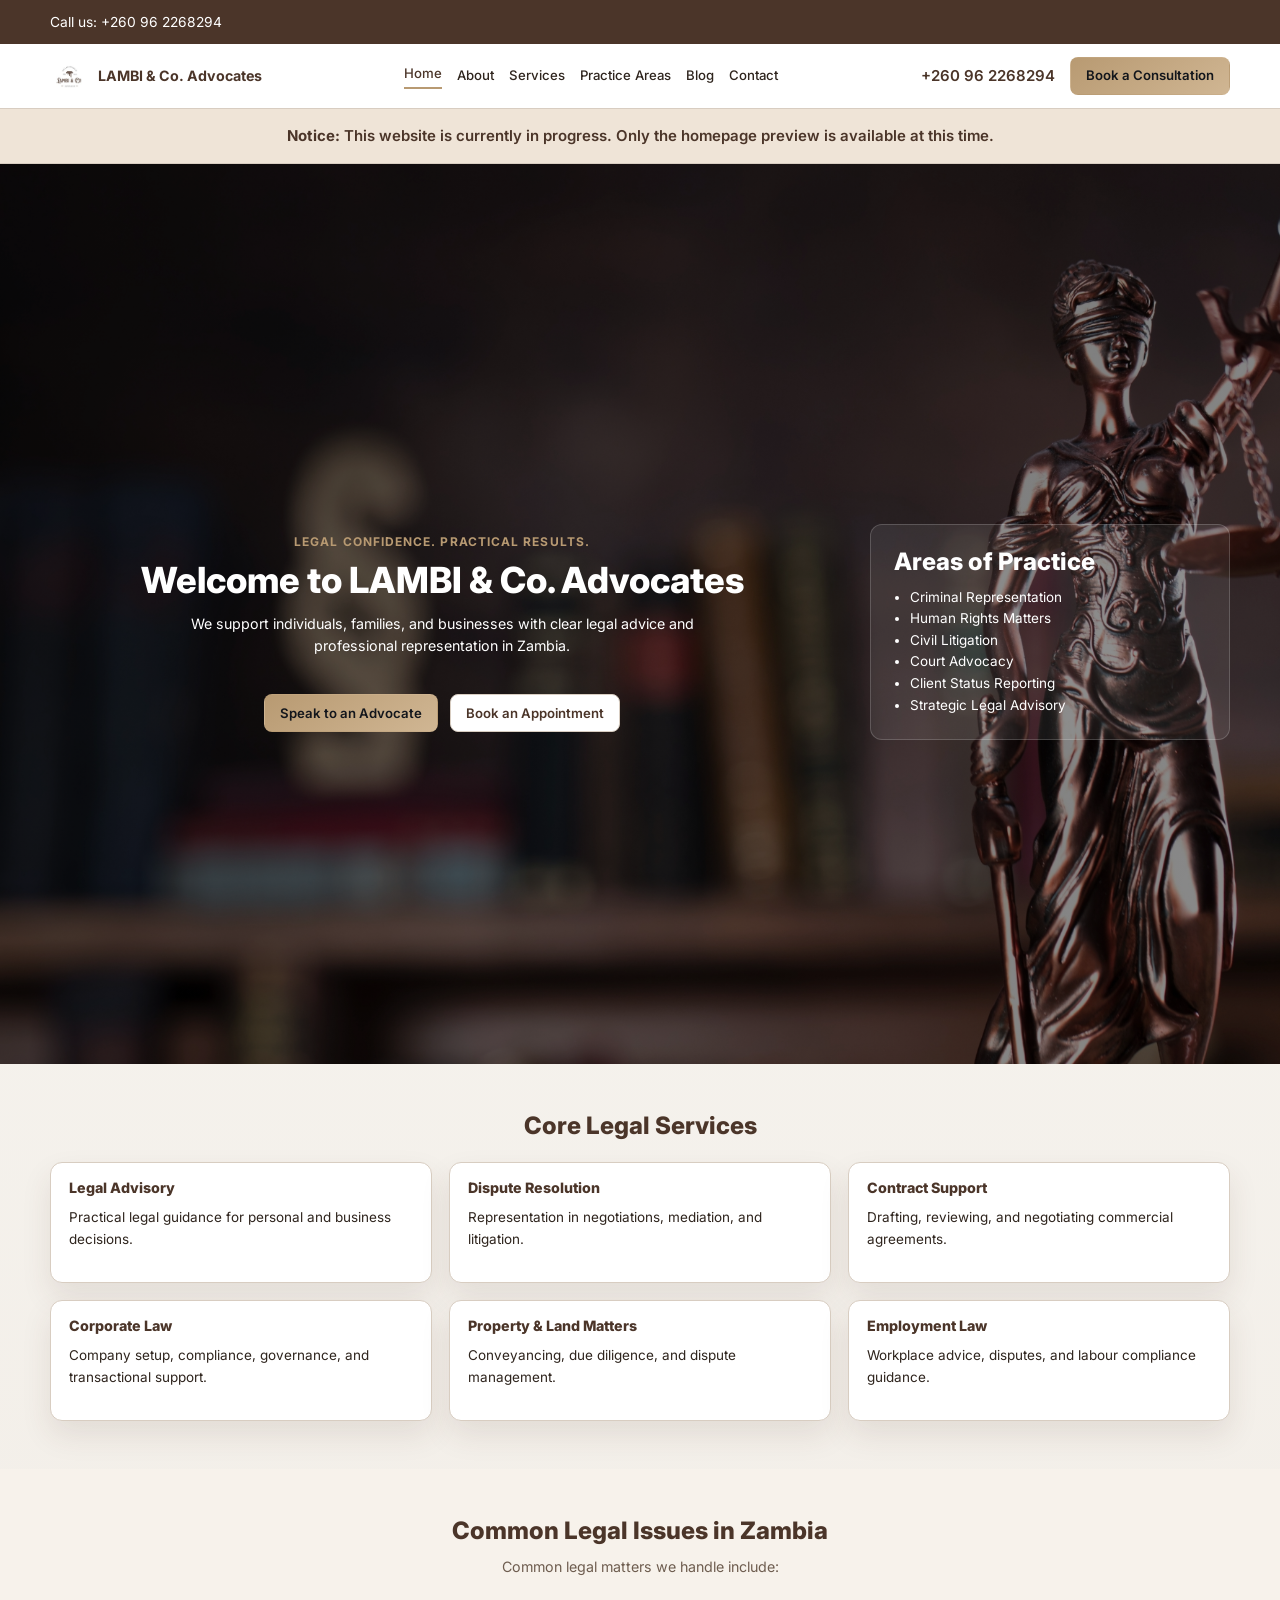
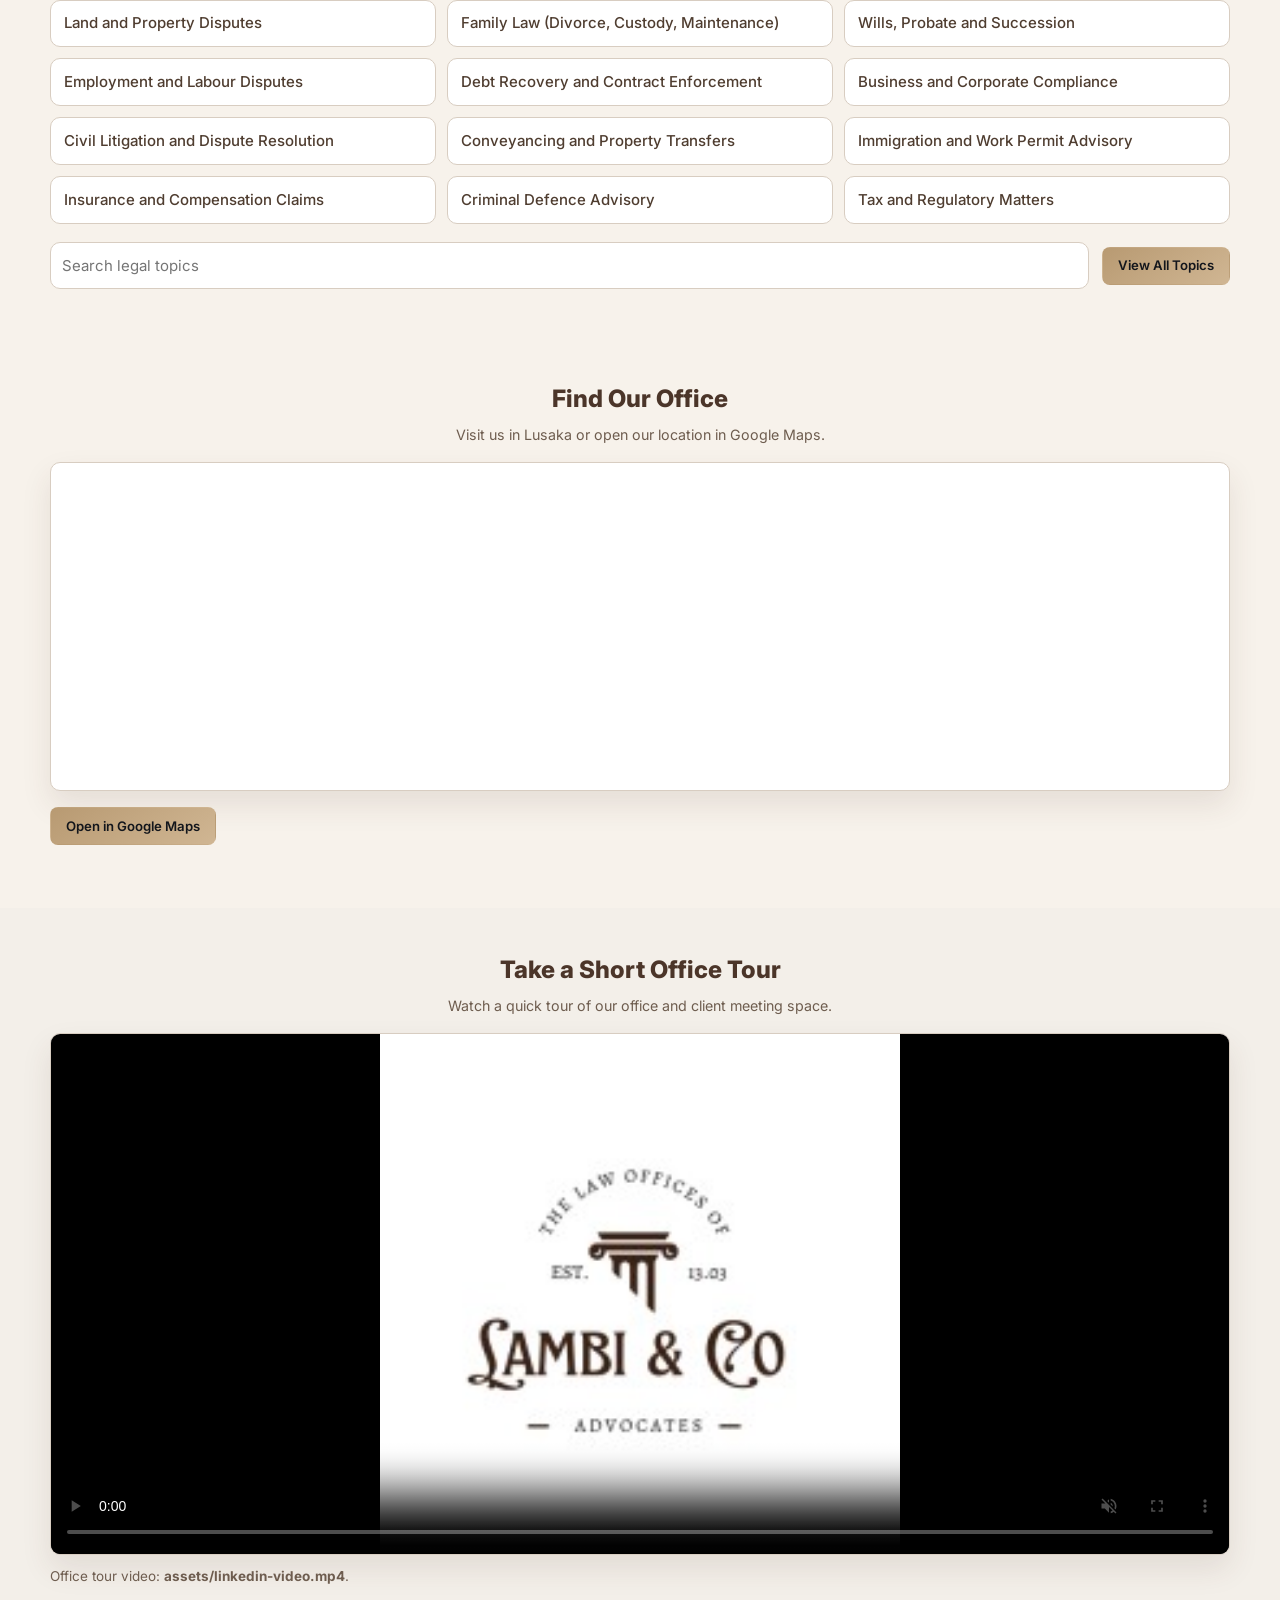
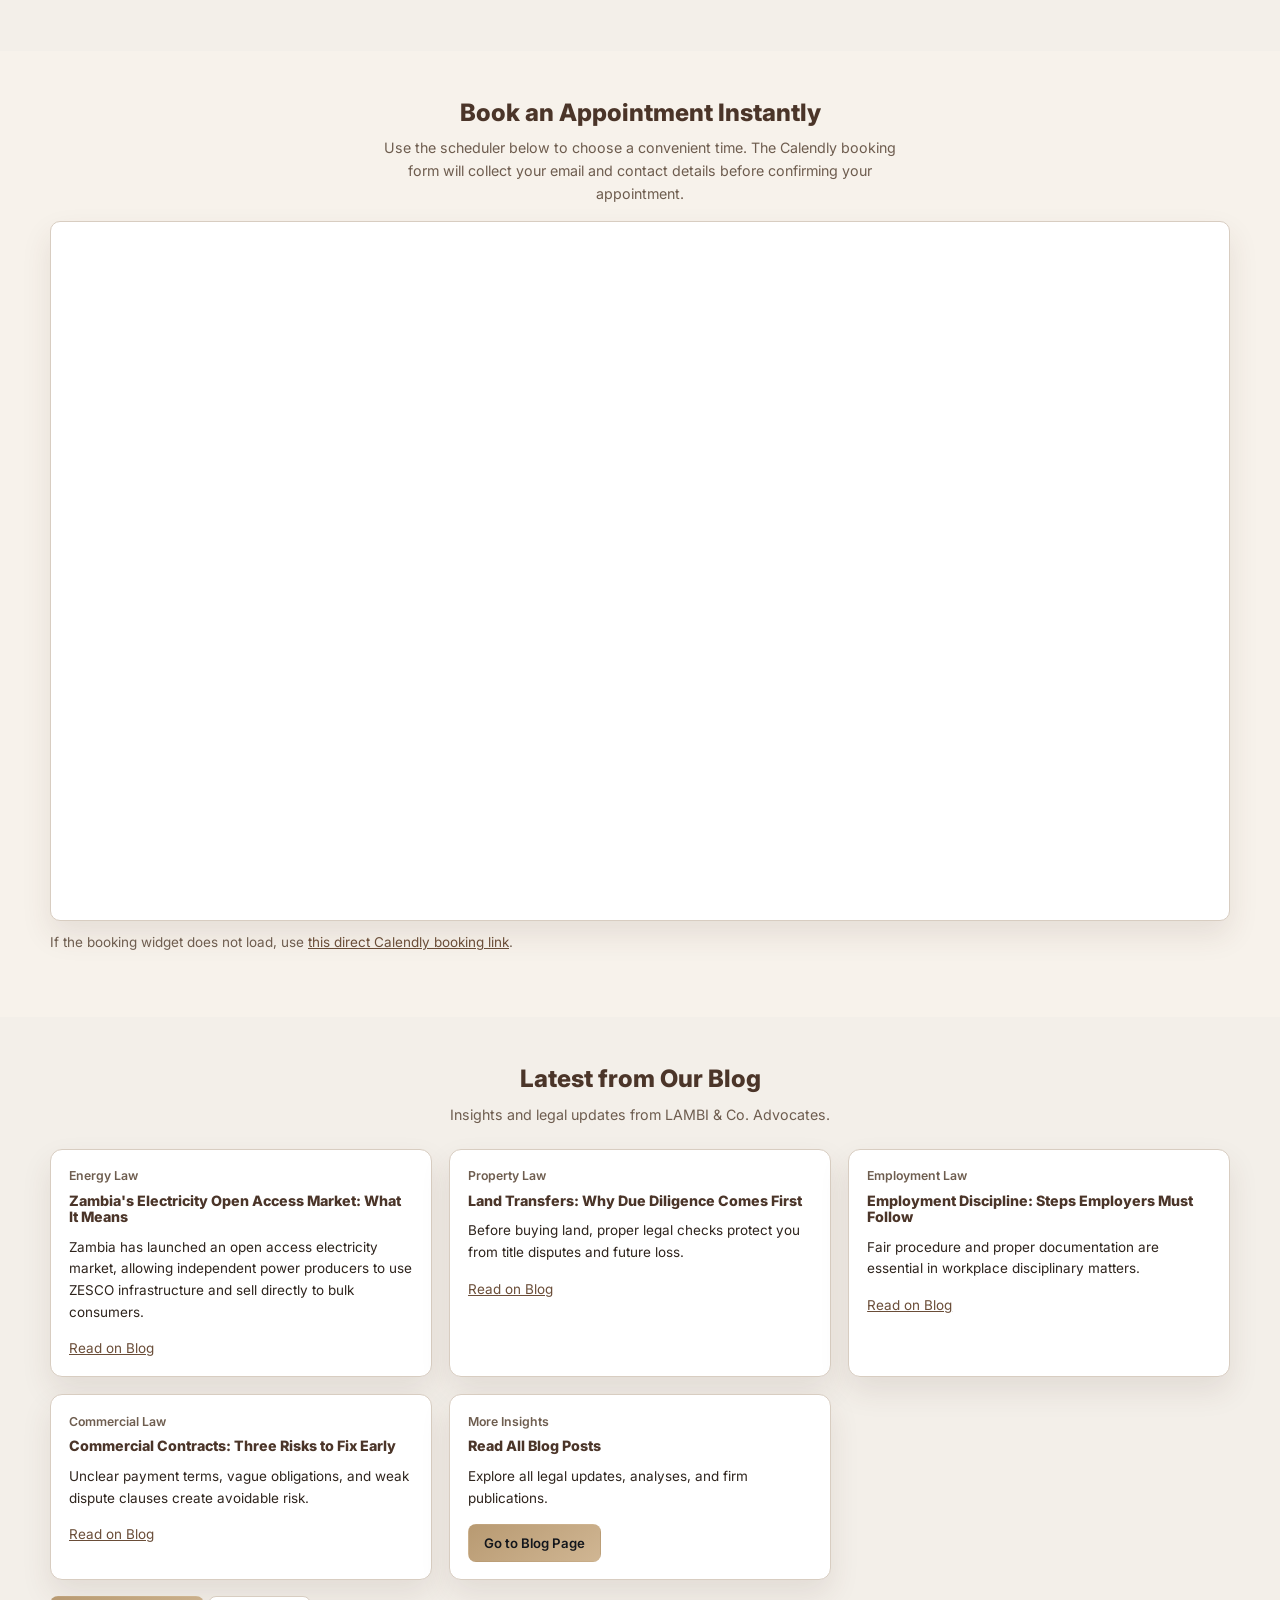
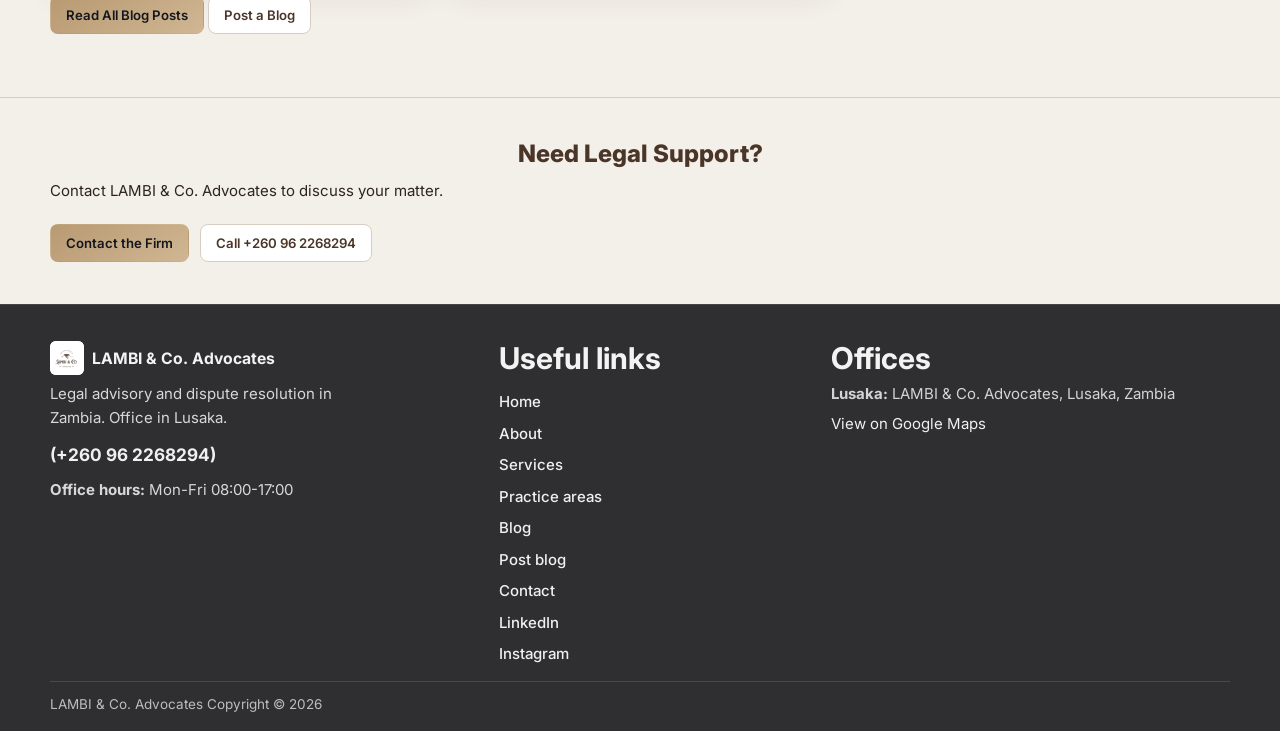
==== commit d926d721: "Add LinkedIn and Instagram footer links and restore full control visibility in lock mode. Made-with:" ====
--- a/about.html
+++ b/about.html
@@ -122,6 +122,8 @@
         <a href="./blog.html">Blog</a>
         <a href="./post-blog.html">Post blog</a>
         <a href="./contact.html">Contact</a>
+        <a href="https://www.linkedin.com/company/lambi-co/" target="_blank" rel="noopener noreferrer">LinkedIn</a>
+        <a href="https://www.instagram.com/lambi.co.advocates/" target="_blank" rel="noopener noreferrer">Instagram</a>
       </nav>
       <div class="footer-offices">
         <h3 class="footer-title">Offices</h3>
--- a/styles.css
+++ b/styles.css
@@ -198,6 +198,19 @@
   padding: 3.2rem 0;
 }
 
+.site-lock-notice {
+  padding: 1rem 0;
+  background: #efe4d7;
+  border-bottom: 1px solid var(--border);
+}
+
+.site-lock-notice p {
+  margin: 0;
+  font-weight: 600;
+  color: var(--brand);
+  text-align: center;
+}
+
 .section-muted {
   background: var(--surface-muted);
 }
@@ -261,7 +274,7 @@
 
 .hero {
   background-image:
-    linear-gradient(112deg, rgba(49, 34, 25, 0.86), rgba(49, 34, 25, 0.6)),
+    linear-gradient(112deg, rgba(0, 0, 0, 0.62), rgba(0, 0, 0, 0.45)),
     url("./assets/Background.jpg");
   background-size: cover;
   background-position: center;
@@ -295,7 +308,7 @@
 }
 
 .hero .hero-support {
-  color: rgba(255, 255, 255, 0.9);
+  color: #ffffff;
 }
 
 .hero-grid {
@@ -344,7 +357,7 @@
 .feature-list {
   margin: 0.5rem 0 0;
   padding-left: 1.1rem;
-  color: rgba(255, 255, 255, 0.88);
+  color: #ffffff;
   font-size: 0.9rem;
 }
 
@@ -632,6 +645,14 @@
   margin: 0;
   color: #bdbdbd;
   font-size: 0.9rem;
+}
+
+.is-disabled-control {
+  opacity: 1;
+  cursor: not-allowed !important;
+  pointer-events: none !important;
+  text-decoration: none !important;
+  filter: none !important;
 }
 
 .primary-nav.nav-open {
